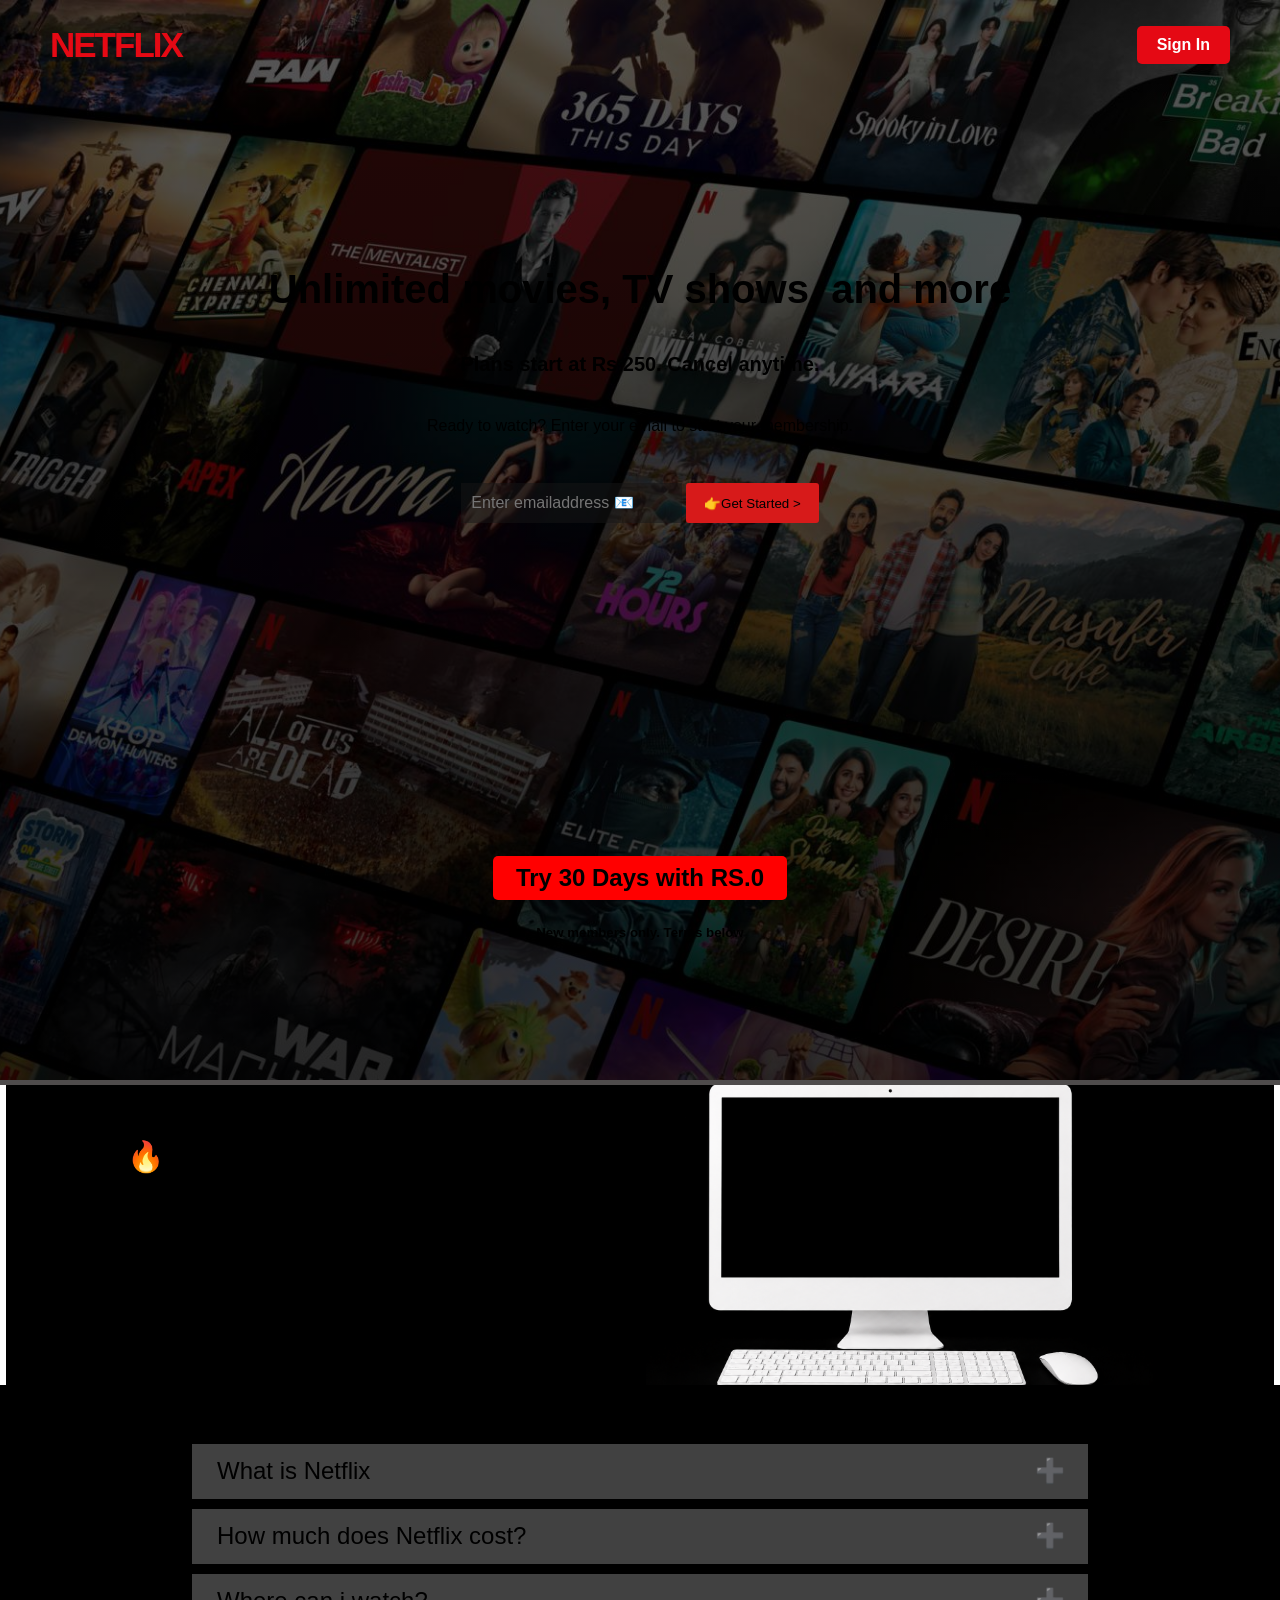
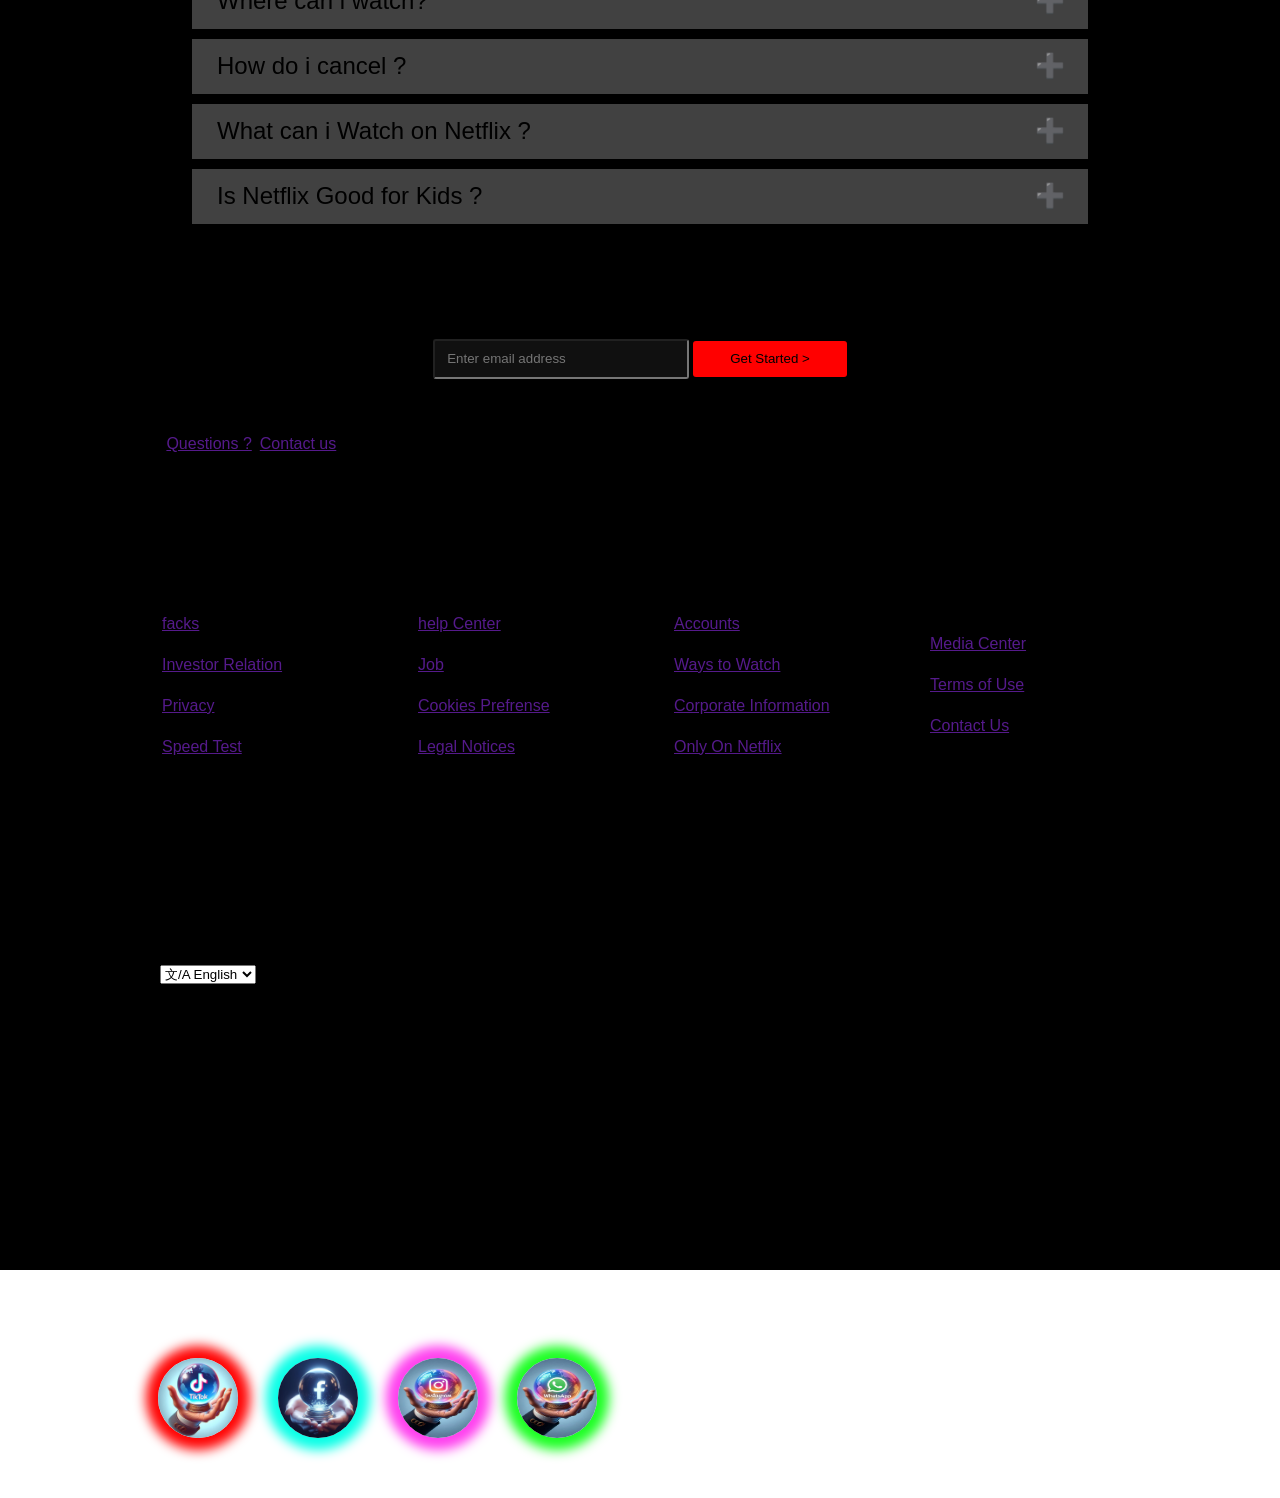
==== index.html @ 1369f259 "its my file from wiziri as a biggener thanks git hub" ====
<!DOCTYPE html>
<html lang="en">
<head>
    <meta charset="UTF-8">
    <meta name="viewport" content="width=device-width, initial-scale=1.0">
    <title>1st web</title>
    <link rel="stylesheet" href="style.css">
    <link rel="icon" href="data:image/svg+xml,
<svg xmlns='http://www.w3.org/2000/svg' viewBox='0 0 64 64'>
<rect width='64' height='64' rx='10' fill='%23e50914'/>
<text x='32' y='48' text-anchor='middle' font-size='48' font-family='Arial' font-weight='bold' fill='white'>N</text>
</svg>">
</head>
<body class="body">
<nav class="bking">
        <div class="nav">

            <span class="logo">NETFLIX</span>

            <button class="signin">Sign In</button>

        </div>
        <div class="navcontainer">
            <h1>Unlimited movies, TV shows, and more</h1>
            <span>Plans start at Rs 250. Cancel anytime.</span>
            <p>Ready to watch? Enter your email to start your membership.</p>
            
            <div class="gmail">
            <input class="placeholder" type="text" type="password" placeholder="Enter emailaddress 📧" src="">
            <button class="getstarted">👉Get Started &gt;</button></div>
            <div class="rs">
            <h2>Try 30 Days with RS.0</h2>
            <h5 style="list-style-type: none;" > New members only. Terms below</h5>
         </div>   
        </nav>
    <div class="line"></div>
    <div class="container">
        <div class="box b1">
            <span>🔥 NETFLIX Trending cartoon </span>
            <p> there is any type new cartoons here with funny journey stay happy with netflix and downloads your fvrt cartoons from here</p>
            </div>
        <div class="box b2"><img src="new ..png" alt="pc pic"> <video src="cartoonvideo.mp4" muted autoplay loop
            ></video></div>
    </div>
    <div class="Questions">
     <h1>Frequently Asked Questions</h1>   
    <div class="bx seb1"><p>What is Netflix </p><span>➕</span></div>
    <div class="bx seb2"><p>How much does Netflix cost?</p><span>➕</span></div>
    <div class="bx seb3"><p>Where can i watch?</p><span>➕</span></div>
    <div class="bx seb4"><p>How do i cancel ?</p><span>➕</span></div>
    <div class="bx seb4"><p>What can i Watch on Netflix ?</p><span>➕</span></div>
    <div class="bx seb5"><p>Is Netflix Good for Kids ?</p><span>➕</span></div>
    </div>
    <div class="lastnav">
        <span>Ready to watch? Enter your email to create or restart your membership</span>
        <div><input type="text" name="placeholder" placeholder="Enter email address" id="placeholder"> <button>Get Started ></button></div>
    </div>
    <div class="div"><a class="a" href="">Questions ?</a><a class="b" href="">Contact us</a></div>
    <div class="footer">
    <div class="footerboxes fobx1">
        <a href="">facks</a>
        <a href="">Investor Relation</a>
        <a href="">Privacy</a>
        <a href="">Speed Test</a>
    </div>
    <div class="footerboxes fobx2">
        <a href="">help Center</a>
        <a href="">Job</a>
        <a href="">Cookies Prefrense</a>
        <a href="">Legal Notices</a>
    </div>
    <div class="footerboxes fobx3">
        <a href="">Accounts</a>
        <a href="">Ways to Watch</a>
        <a href="">Corporate Information</a>
        <a href="">Only On Netflix</a>
    </div>
    <div class="footerboxes fobx4">
        <a href="">Media Center </a>
        <a href="">Terms of Use</a>
        <a href="">Contact Us</a>
    </div>
    </div>
    <div class="lastdiv">
        <div>
           <select name="selection" id="">
            <option value="English"><small>文/A</small> English </option>
            <option value="Urdu">Urdu</option>
            <option value="Pashto">Pashto</option>
           </select>
           <h3>Netflix Pakistan</h3>
           <p>This page is protected by Google reCAPTCHA to ensure you're not a Robot</p>
        </div>
    </div>
    <div class="persional">
        <h1>My Social Accounts</h1>
        <div class="social">
        <a class="aa a1" href="https://www.tiktok.com/search?q=waziriboy786&t=1786774770141" target="main"><img src="tiktok.jpg" alt="tiktok image"></a>
        <a class="aa a2" href="https://www.facebook.com/waziriboy786" target="main"><img src="facebook.jpg" alt="facebook"></a>
        <a class="aa a3" href="https://www.instagram.com/waziriboy786/" target="main"><img src="instagram.jpg" alt="instagram"></a>
        <a class="aa a4" href="="https://wa.me/923326393594" target="main"><img src="whattsapp.jpg" alt="whattsapp"></a>
        </div>
    </div>
</body>
</html>
---- style.css ----
@import url("https://fonts.googleapis.com/css2?family=Poppins:ital,wght@0,100;0,200;0,300;0,400;0,500;0,600;0,700;0,800;0,900;1,100;1,200;1,300;1,400;1,500;1,600;1,700;1,800;1,900&display=swap");

* {
  margin: 0;
  padding: 0;
  box-sizing: border-box;
}

body {
  font-family: Arial, sans-serif;
  height: auto;
}

/* Main background */
.bking {
  position: relative;
  min-height: 80vh;

  background-image:
    linear-gradient(to bottom, rgba(0, 0, 0, 0.55), rgba(0, 0, 0, 0.75)),
    url("bkimg.jpg");

  background-size: cover;
  background-position: center;
}

/* Navigation */
.nav {
  position: relative;
  z-index: 10;

  width: 100%;
  padding: 25px 50px;

  display: flex;
  justify-content: space-between;
  align-items: center;
}

/* Netflix text */
.logo {
  position: relative;
  z-index: 20;

  color: #e50914;
  font-size: 35px;
  font-weight: 900;
  letter-spacing: -2px;
}

/* Sign in button */
.signin {
  position: relative;
  z-index: 20;

  background: #e50914;
  color: white;

  border: none;
  border-radius: 5px;

  padding: 10px 20px;

  font-size: 16px;
  font-weight: bold;

  cursor: pointer;
}

/* Button hover */
.signin:hover {
  background: #b20710;
}
.navcontainer {
  height: 110vh;
  width: 69%;
  margin: auto;
  display: flex;
  align-items: center;
  flex-direction: column;
  justify-content: center;
  gap: 41px;
}
/* .navcontainer li::before{
    content: "Try 30 days for RS.0";
    color: white;
    background-color: red;
    height: 35px;
    width: 15%;
    z-index: 10;
    position: absolute;
    display: flex;
    flex-direction: column;
    top: 70%;
    right:43%
} */
.gmail {
  display: flex;
  height: 55px;
  width: 100%;
  margin: auto;
  align-items: center;
  justify-content: center;
  border: 2px solid none;
  gap: 4px;
  margin-top: 0%;
}
.placeholder {
  height: px;
  width: 25%;
  color: rgb(171, 168, 168);
  padding: 0 0 0 10px;
}
.getstarted {
  display: flex;
  align-items: center;
  justify-content: center;
  border: none;
  height: 40px;
  width: 15%;
  background-color: rgb(215, 26, 26);
  border-radius: 3px;
}
.getstarted:hover {
  /* background-color: red; */
  background: conic-gradient(green, red, blue, yellow);
  opacity: 0.5;
}
/* .navcontainer h5::before {
  background-color: rgb(235, 13, 13);
  border-radius: 5px;
  height: 35px;
  width: 100%;
  content: "Try 30 days for RS.0";
  display: block;
  gap: -30px;
  display: flex;
  align-items: center;
  justify-content: center;
  padding: 0 20px 0 20px;
  font-weight: 800;
  font-size: 14px;
  margin-top: -9vh;
  position: relative;
  margin-left: -9%;
  color: white;
  margin-bottom: 75%;
} */
.navcontainer input {
  height: 40px;
  width: 25%;
  color: rgb(231, 227, 227);
  padding: 0 0 0 10px;
  background-color: rgba(23, 23, 23, 0.5);
  border: none;
  font-size: 16px;
}
.navcontainer h1 {
  font-size: 40px;
  font-weight: bolder;
  margin-top: 20%;
}
.navcontainer span {
  font-size: 20px;
  font-weight: bold;
}
.navcontainer li {
  font-size: 15px;
  font-weight: 400;
  /* margin-top: 10%; */
}
.line {
  height: 5px;
  width: 100%;
  background-color: rgb(79, 76, 76);
}
.rs {
  display: flex;
  flex-direction: column;
  align-items: center;
  justify-content: center;
  height: 100px;
  margin-bottom: 15%;
  position: relative;
  gap: 25px;
}
.rs h2 {
  background-color: red;
  padding: 8px 23px;
  border-radius: 5px;
  cursor: pointer;
}
.re h5 {
  font-size: 12px;
  font-weight: 400;
  font-family: Georgia, "Times New Roman", Times, serif;
  cursor: pointer;
}

.container {
  height: 300px;
  width: 99%;
  margin: auto;
  display: flex;
  align-items: center;
  justify-content: center;
  gap: 12px;
  background-color: black;
}
.box {
  /* border: 2px solid; */
  height: 100%;
  width: 40%;
  align-items: center;
  justify-content: center;
  display: flex;
  flex-direction: column;
  /* background-color:; */
}
.b1 {
  gap: 30px;
  background-color: black;
}
.container span {
  width: 100%;
  font-size: 30px;
  margin-top: -35px;
  position: relative;
  font-weight: 800;
  font-family: "Baloo 2", sans-serif;
  animation: updown 8s linear infinite alternate;
}
.container p {
  font-size: 20px;
  width: 70%;
  animation: updown 8s linear infinite alternate;
}
@keyframes updown {
  /* from {transform: translateX(10px);} */
  to {
    transform: translateY(5px);
  }
}
/* .b2{
  background-image: url(new\ computer.jpg);
  background-color: transparent;
  opacity: 0.5;
  background-repeat: repeat-x no-repeat;
  object-fit: cover;
  position: relative;
 
}
.box img{
object-fit: cover;
height: 100%;
width: 100%;
opacity: 0.7;
} */
.b2 {
  justify-content: center;
  align-items: center;
  display: flex;
  flex-direction: column;
  /* background-color: black; */
  /* z-index: 10px; */
  background-color: black;
}
.b2 img {
  height: 100%;
  width: 100%;
  object-fit: cover;
  /* background-color: black; */
}
.b2 video {
  /* position: absolute;
  height: 77%;
  width: 330px;
  top: 107.2%;
  right: 205px;
  border-radius: 3px; */
  display: block;
  width: 100%;
  height: 100%;
  object-fit: cover;
  position: absolute;
  height: 185px;
  width: 330px;
  transform: translateY(-40px);
  margin-left: -20px;

}
.Questions {
  background-color: black;
  height: 450px;
  width: 100%;
  margin: auto;
  display: flex;
  align-items: center;
  justify-content: center;
  flex-direction: column;
  gap: 10px;
}
.Questions h1 {
  display: flex;
  position: relative;
  align-self: flex-start;
  left: 15%;
}
.bx {
  background-color: rgb(65, 65, 65);
  height: 55px;
  width: 70%;
  font-size: 24px;
  padding: 23px 23px 23px 25px;
  display: flex;
  align-items: center;
  justify-content: space-between;
  font-family: "Segoe UI", Tahoma, Geneva, Verdana, sans-serif;
  cursor: pointer;
  transition: all 0.5s ease-out;
}
.bx:hover {
  background-color: rgb(90, 87, 87);
}
.lastnav {
  background-color: black;
  height: 200px;
  width: 100%;
  display: flex;
  align-items: center;
  justify-content: center;
  flex-direction: column;
  font-family: "Helvetica Neue", "Segoe UI", Roboto, Ubuntu, sans-serif;
  gap: 23px;
}
.lastnav span {
  font-family: "Helvetica Neue", "Segoe UI", Roboto, Ubuntu, sans-serif;
  font-weight: 400;
  font-size: 16px;
  line-height: 24px;
}
.lastnav div {
  width: 100%;
  height: auto;
  align-items: center;
  display: flex;
  justify-content: center;
  gap: 4px;
}
.lastnav div input {
  height: 20px;
  width: 20%;
  padding: 18px 12px 18px 12px;
  font-weight: 400;
  border-radius: 3px;
  background-color: rgba(23, 23, 23, 0.7);
  color: rgb(192, 196, 200);
}
.lastnav div input:hover {
  background-color: rgb(72, 72, 72);
}
.lastnav div button {
  height: 22px;
  width: 12%;
  padding: 18px 12px 18px 12px;
  display: flex;
  align-items: center;
  justify-content: center;
  background-color: red;
  font-weight: 500;
  border: none;
  border-radius: 3px;
}

.footer {
  background-color: black;
  height: 50vh;
  width: 100%;
  display: flex;
  align-items: center;
  justify-content: center;
}
.a {
  font-weight: 400;
  font-size: 16px;
  display: inline-block;
  justify-content:;
  flex-direction: row;
  position: relative;
  padding: 0 -12px 0 -12px;
  margin-left: 13%;
  background-color: black;
}
.div {
  height: 25px;
  width: 100%;
  background-color: black;
}
.b {
  margin-left: 0%;
  position: absolute;
  background-color: black;
  padding: 0 0 0 8px;
}
.footerboxes {
  height: 100%;
  width: 20%;
  /* border: 2px solid rgb(126, 125, 125); */
  background-color: #000;
  display: flex;
  align-items: flex-start;
  justify-content: center;
  gap: 23px;
  flex-direction: column;
  padding: 0 0 0 34px;
}
.lastdiv {
  background-color: black;
  height: 40vh;
  width: 100%;
  border: 2px solid none;
}
.lastdiv div {
  height: 60%;
  width: 75%;
  margin: auto;
  display: flex;
  align-items: flex-start;
  justify-content: center;
  flex-direction: column;
  gap: 28px;
}
.lastdiv div h3 {
  font-weight: 400;
  font-size: 14px;
}
.lastdiv div p {
  font-size: 13px;
  font-weight: 400;
}
.persional {
  height: 100px;
  width: 80%;
  padding: 0 0 0 30px;
  margin: auto;
}
.persional h1 {
  color: white;
  font-size: 24px;
  font-weight: 900;
}
.social {
  height: 200px;
  gap: 5%;
  width: 80%;
  display: flex;
  align-items: center;
  justify-content: flex-start;
  flex-direction: row;
  /* margin: auto; */
  /* background-color: red; */
}
.social a {
  /* border-radius: 50%; */
}
.social img {
  height: 80px;
  width: 80px;
  position: relative;
  border-radius: 50%;
}
.aa {
  display: flex;
  align-items: flex-start;
  justify-content: center;
  animation: updownn 5s linear infinite alternate;
}
/* .body{
  background-color: black;
} */
.a1{
box-shadow:  0 0 12px 12px rgb(255, 5, 5);
border-radius: 50%;
}
.a2{
box-shadow:  0 0 12px 12px rgb(10, 255, 231);
border-radius: 50%;
}
.a3{
box-shadow:  0 0 12px 12px rgb(255, 64, 239);
border-radius: 50%;
}
.a4{
box-shadow:  0 0 12px 12px rgb(29, 255, 36);
border-radius: 50%;
}
@keyframes updownn {
  from {
    transform: translateY(15px);
  }
}
@media (max-width: 724px) {
  body {
    background-color: black;
  }
  .navcontainer h1 {
    color: white;
    font-size: 16px;
    font-family: "Times New Roman", Times, serif;
  }
  .navcontainer span {
    color: white;
    font-size: 12px;
    font-weight: 200;
    font-family: "Franklin Gothic Medium", "Arial Narrow", Arial, sans-serif;
  }
  .navcontainer p {
    color: white;
    font-size: 10px;
    font-weight: 150px;
    font-family:
      "Gill Sans", "Gill Sans MT", Calibri, "Trebuchet MS", sans-serif;
  }
  .bking {
    width: 100%;
  }
  .gmail {
    flex-direction: column;
    height: 100px;
    gap: 9px;
  }
  .gmail input {
    width: 220px;
    height: 50px;
    color: white;
    filter: invert(0.3);
    padding: 0 0 0 12px;
    border-radius: 4px;
  }
  .gmail button {
    width: 150px;
    border-radius: 2px;
  }
  .rs {
    position: absolute;
    height: 100px;
    width: 100%;
  }
  .rs h2 {
    height: 40px;
    width: 50%;
    font-size: 14px;
    display: flex;
    align-items: center;
    justify-content: center;
  }
  .rs h5 {
    color: white;
  }
  .bking {
    height: 50vh;
  }
  .container {
    display: flex;
    align-items: center;
    /* justify-content: center; */
    flex-direction: column;
    height: 90vh;
    width: 400px;
  }
  .b1 {
    border: 2px soid white;
    height: 350px;
    width: 400px;
    position: relative;
    margin: auto;
    align-items: flex-start;
    display: flex;
    justify-content: center;
    flex-direction: column;
    top: 40px;
    padding: 0 0 0 30px;
    gap: 37px;
  }
  .b1 span {
    color: white;
    font-size: px;
    font-weight: 900;
    height: 50px;
    width: 95%;
    animation: b1 10s linear infinite alternate;
  }
  .b1 p {
    color: white;
    font-size: 18px;
    height: 100px;
    width: 95%;
    animation: b1 10s linear infinite alternate;
  }
  .b2 {
    border: 2px soid white;
    height: 350px;
    width: 400px;
    position: relative;
  }
  .b2 img {
    object-fit: cover;
    position: relative;
    height: 100%;
    width: 100%;
  }
  .b2 video {
    top: -13%;
    right: 0;
    height: 100%;
    width: 89%;
    left: 3%;
    border-radius: 3px;
  }
  .Questions {
    height: 70vh;
    width: 400px;
    align-items: center;
    display: flex;
    justify-content: center;
    flex-direction: column;
  }
  .Questions h1 {
    color: white;
    font-size: 18px;
    font-weight: 800;
    position: relative;
    margin-left: -10%;
  }
  .bx {
    width: 300px;
    font-size: 16px;
    color: white;
  }
  .lastnav {
    height: 150px;
    width: 100%;
    padding: 0 20px 0 40px;
  }
  .lastnav span {
    color: white;
  }
  .lastnav div {
    display: flex;
    align-items: center;
    justify-content: center;
    flex-direction: column;
    height: 100px;
    width: 100%;
    gap: 12px;
  }
  .lastnav div input {
    width: 70%;
  }
  .lastnav div button {
    width: 50%;
  }
  .div {
    height: 50px;
    width: 100%;
    position: relative;
    margin-top: 10%;
    left: -8%;
  }
  .div a {
    color: white;
    font-size: 16px;
    font-weight: 600;
  }
  .footer {
    height: auto;
    width: 100%;
    gap: 25px;
  }
  .footerboxes {
    height: 100%;
    /* width: 30%; */
    width: auto;
    color: white;
    align-items: flex-start;
    display: flex;
    justify-content: center;
    flex-direction: column;
    font-size: 12px;
    padding: 0 12px 0 20px;
  }
  .footerboxes a {
    color: white;
    text-decoration:;
    font-size: 12px;
  }
  .lastdiv select {
    color: black;
    font-weight: 400;
  }
  .lastdiv h3 {
    color: white;
    font-size: 24px;
    font-weight: 900;
  }
  .lastdiv p {
    color: white;
    font-size: 16px;
    font-weight: 600;
  }
  .lastdiv div {
    height: 250px;
    width: 100%;
    position: relative;
    margin-top: 10%;
    display: flex;
    align-items: flex-start;
    justify-content: flex-start;
    flex-direction: column;
    padding: 0 10px 0 20px;
  }
.persional h1{
  color: white;
  font-size: 23px;
  height: 50px;
  width: 100%;
  font-weight: 900;
  position: absolute;
}
/* .persional{
  height: 70px;
  width: 80%;
  margin: auto; */
/* } */
/* .social{
  height: 100px;
  width: 80%;
  position: absolute;
  bottom: 0;
} */
 .persional{
  margin-bottom: 150px;
  background-color: transparent;
  position: absolute;
  transform: translateY(-150px);
 }
 .social img{
  height: 60px;
  width: 60px;
 }
 .social{
  gap: 34px;
  margin-bottom: 5%;
 }
 .aa{
  margin-bottom: 5%;
 }


}
@keyframes b1 {
  from {
    transform: translateY(8px);
  }
  to {
    transform: scale(1.1);
  }
}
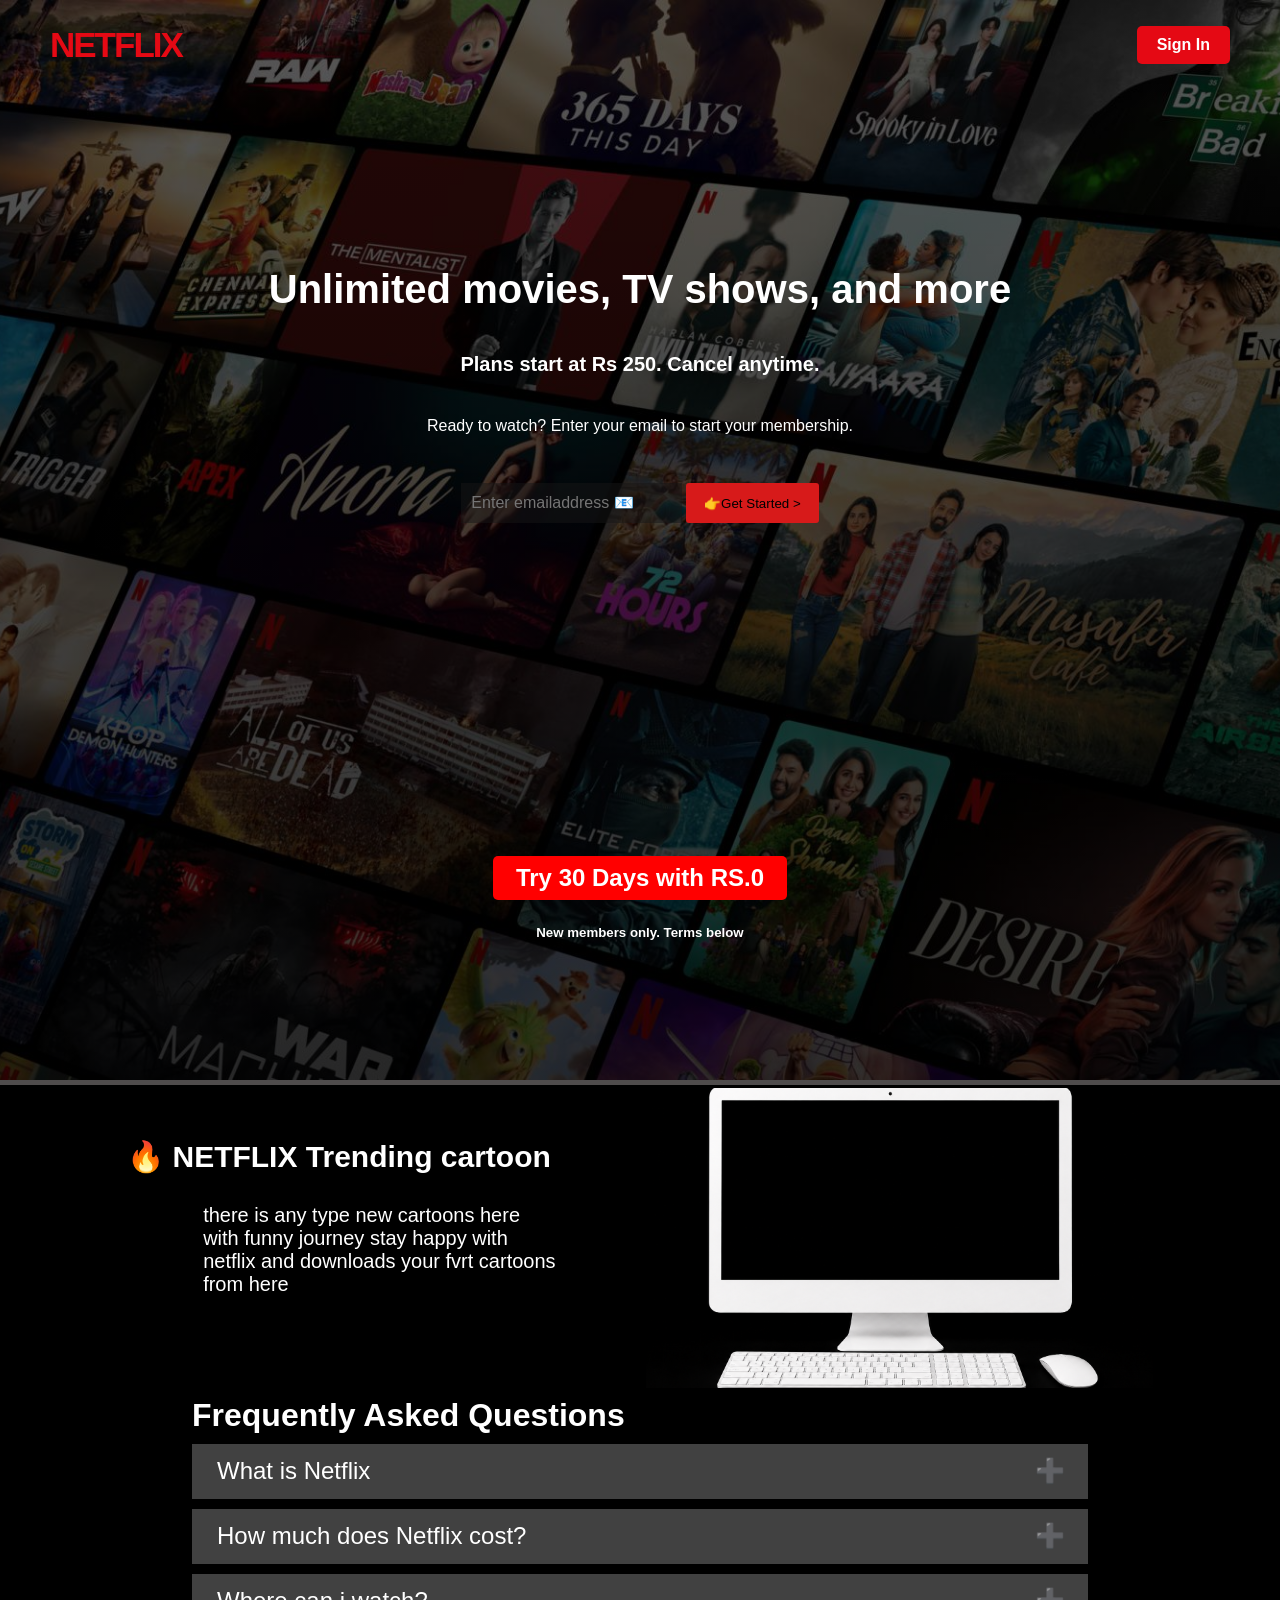
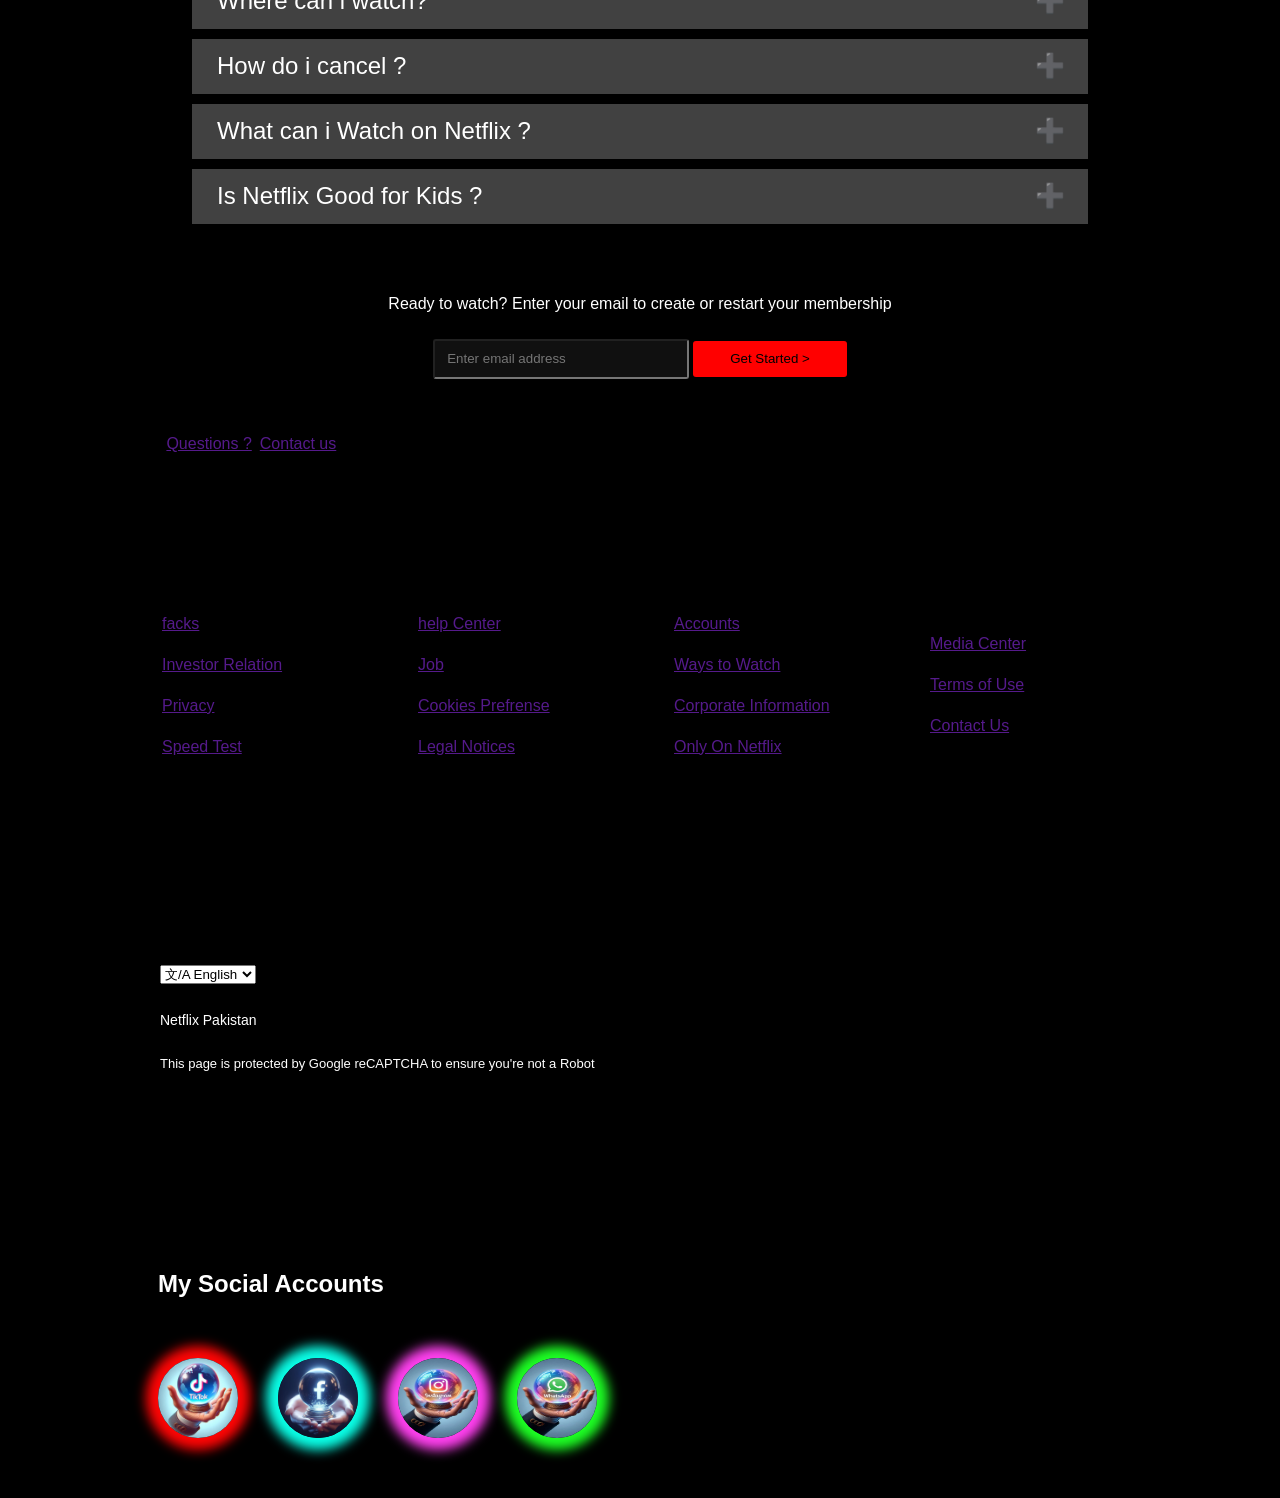
==== commit 0de67f82: "Update index.html" ====
--- a/index.html
+++ b/index.html
@@ -88,8 +88,8 @@
             <option value="Urdu">Urdu</option>
             <option value="Pashto">Pashto</option>
            </select>
-           <h3>Netflix Pakistan</h3>
-           <p>This page is protected by Google reCAPTCHA to ensure you're not a Robot</p>
+           <h3 style="color:white;">Netflix Pakistan</h3>
+           <p style="color:white;">This page is protected by Google reCAPTCHA to ensure you're not a Robot</p>
         </div>
     </div>
     <div class="persional">
@@ -102,4 +102,4 @@
         </div>
     </div>
 </body>
-</html>+</html>
--- a/style.css
+++ b/style.css
@@ -6,11 +6,12 @@
   box-sizing: border-box;
 }
 
-body {
+.body {
   font-family: Arial, sans-serif;
   height: auto;
-}
-
+  background-color:black;
+  color:white;
+}
 /* Main background */
 .bking {
   position: relative;
@@ -163,6 +164,7 @@
 .navcontainer span {
   font-size: 20px;
   font-weight: bold;
+  color:white;
 }
 .navcontainer li {
   font-size: 15px;
@@ -226,12 +228,14 @@
   font-size: 30px;
   margin-top: -35px;
   position: relative;
+  color:white;
   font-weight: 800;
   font-family: "Baloo 2", sans-serif;
   animation: updown 8s linear infinite alternate;
 }
 .container p {
   font-size: 20px;
+  color:white;
   width: 70%;
   animation: updown 8s linear infinite alternate;
 }
@@ -270,6 +274,7 @@
   width: 100%;
   object-fit: cover;
   /* background-color: black; */
+  margin-top:5px;
 }
 .b2 video {
   /* position: absolute;
@@ -283,11 +288,11 @@
   height: 100%;
   object-fit: cover;
   position: absolute;
-  height: 185px;
-  width: 330px;
-  transform: translateY(-40px);
-  margin-left: -20px;
-
+  height: 202px;
+  width: 360px;
+  transform: translateY(-46px);
+  margin-left: -23px;
+  margin-top:6px;
 }
 .Questions {
   background-color: black;
@@ -332,6 +337,7 @@
   flex-direction: column;
   font-family: "Helvetica Neue", "Segoe UI", Roboto, Ubuntu, sans-serif;
   gap: 23px;
+  color:white;
 }
 .lastnav span {
   font-family: "Helvetica Neue", "Segoe UI", Roboto, Ubuntu, sans-serif;
@@ -346,6 +352,7 @@
   display: flex;
   justify-content: center;
   gap: 4px;
+  color:white;
 }
 .lastnav div input {
   height: 20px;
@@ -419,6 +426,7 @@
   height: 40vh;
   width: 100%;
   border: 2px solid none;
+  color:white;
 }
 .lastdiv div {
   height: 60%;
@@ -429,14 +437,27 @@
   justify-content: center;
   flex-direction: column;
   gap: 28px;
+  color:white;
 }
 .lastdiv div h3 {
   font-weight: 400;
   font-size: 14px;
+  color: white;
+  z-index:10;
 }
 .lastdiv div p {
   font-size: 13px;
   font-weight: 400;
+  color: white;
+  z-index:10;
+}
+h3{
+  color:white;
+  z-index:1;
+}
+p{
+  color:white;
+  z-index:1;
 }
 .persional {
   height: 100px;
@@ -498,6 +519,7 @@
   from {
     transform: translateY(15px);
   }
+  
 }
 @media (max-width: 724px) {
   body {
@@ -610,12 +632,19 @@
     width: 100%;
   }
   .b2 video {
-    top: -13%;
+    /* top: -13%;
     right: 0;
     height: 100%;
     width: 89%;
     left: 3%;
+    border-radius: 3px; */
+      top: 22%;
+    right: 0;
+    height: 55%;
+    width: 89%;
+    left: 8%;
     border-radius: 3px;
+    position: absolute;
   }
   .Questions {
     height: 70vh;
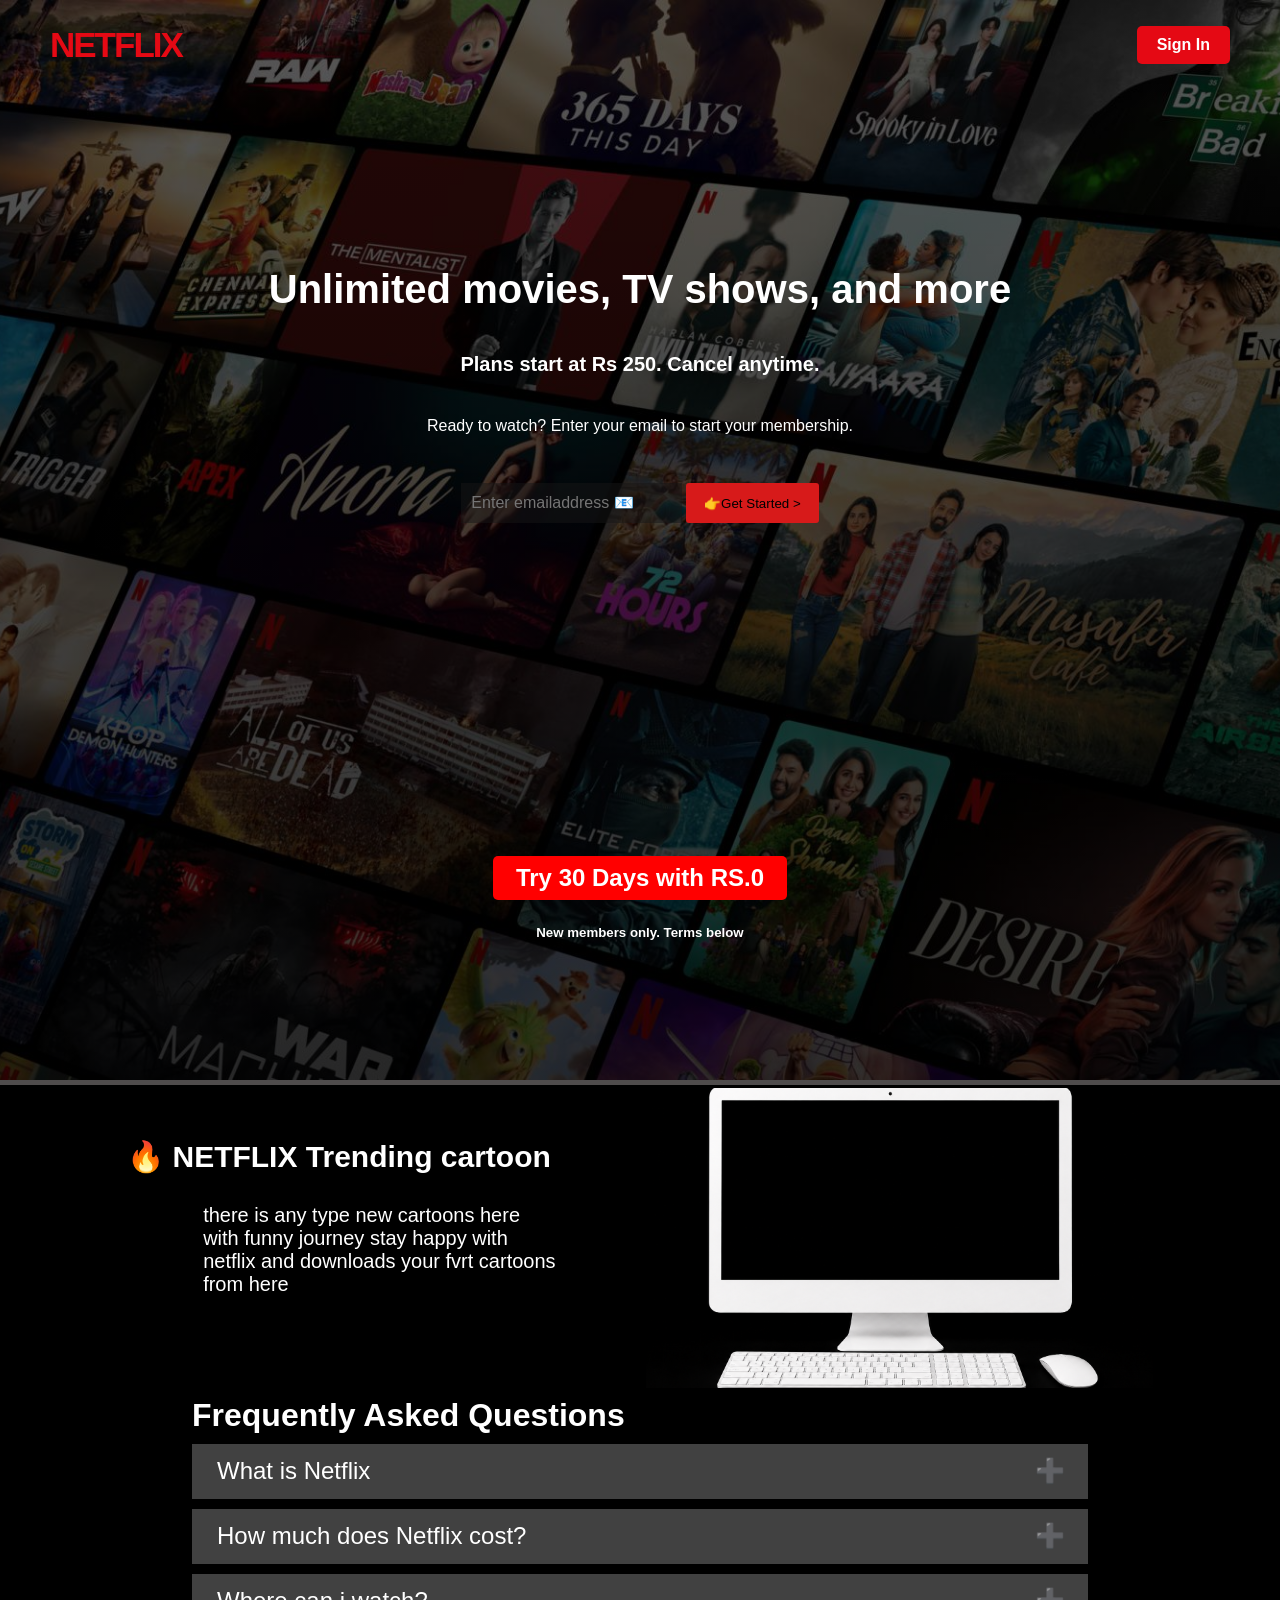
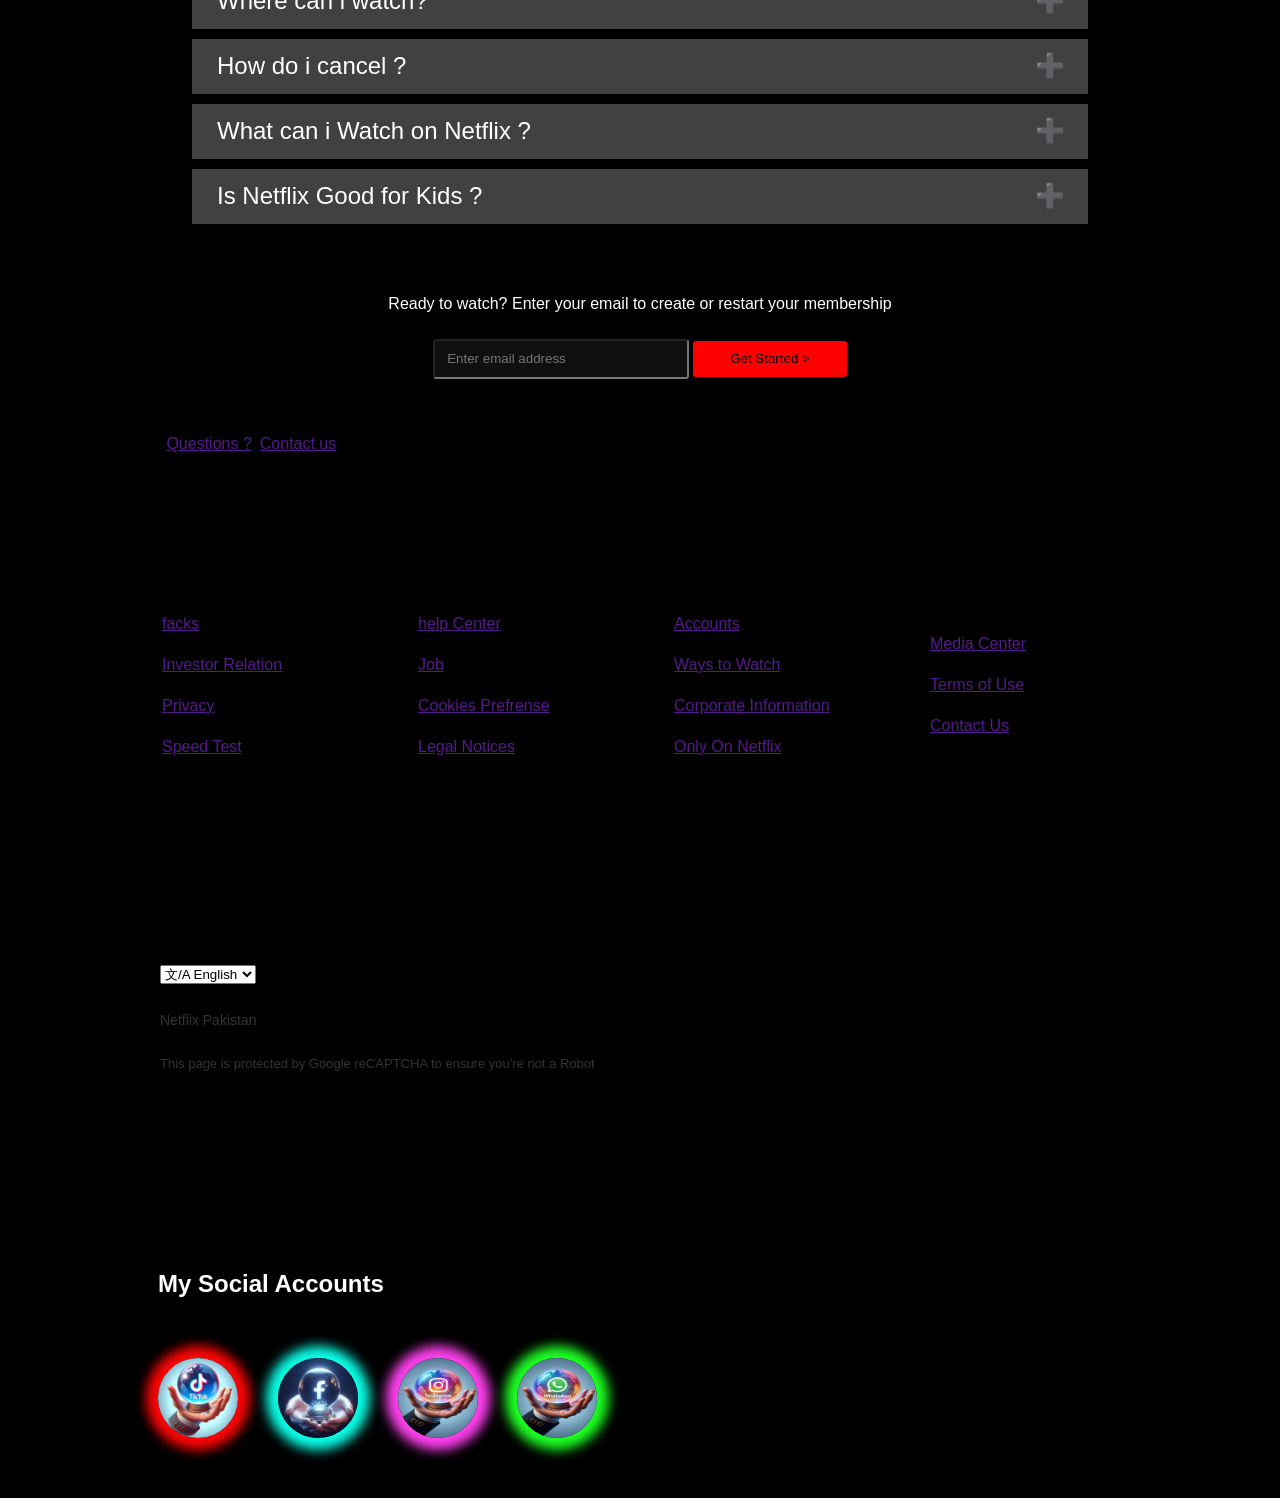
==== commit 3110fe87: "Update index.html" ====
--- a/index.html
+++ b/index.html
@@ -88,8 +88,8 @@
             <option value="Urdu">Urdu</option>
             <option value="Pashto">Pashto</option>
            </select>
-           <h3 style="color:white;">Netflix Pakistan</h3>
-           <p style="color:white;">This page is protected by Google reCAPTCHA to ensure you're not a Robot</p>
+           <h3 class="h3" >Netflix Pakistan</h3>
+           <p class="p" >This page is protected by Google reCAPTCHA to ensure you're not a Robot</p>
         </div>
     </div>
     <div class="persional">
--- a/style.css
+++ b/style.css
@@ -444,12 +444,14 @@
   font-size: 14px;
   color: white;
   z-index:10;
+  filter:invert(0.8);
 }
 .lastdiv div p {
   font-size: 13px;
   font-weight: 400;
   color: white;
   z-index:10;
+  filter:invert(0.8);
 }
 h3{
   color:white;
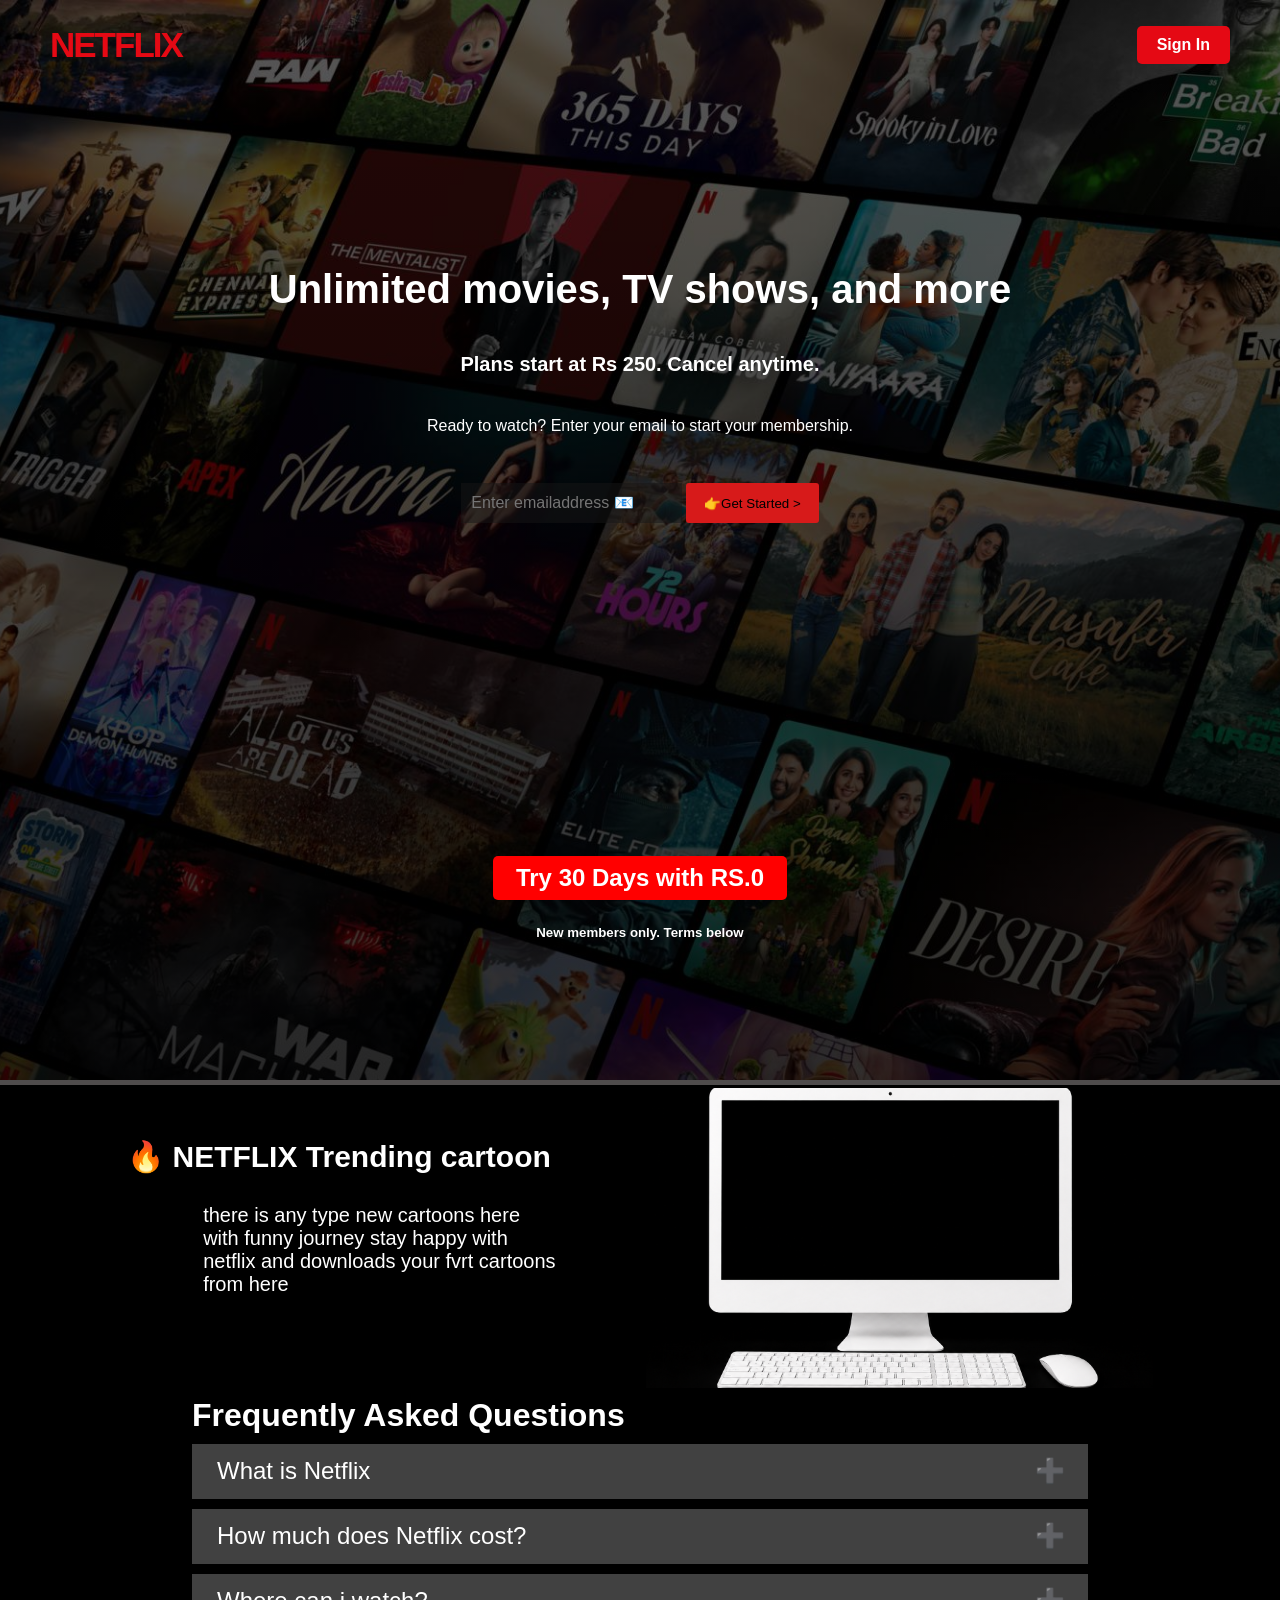
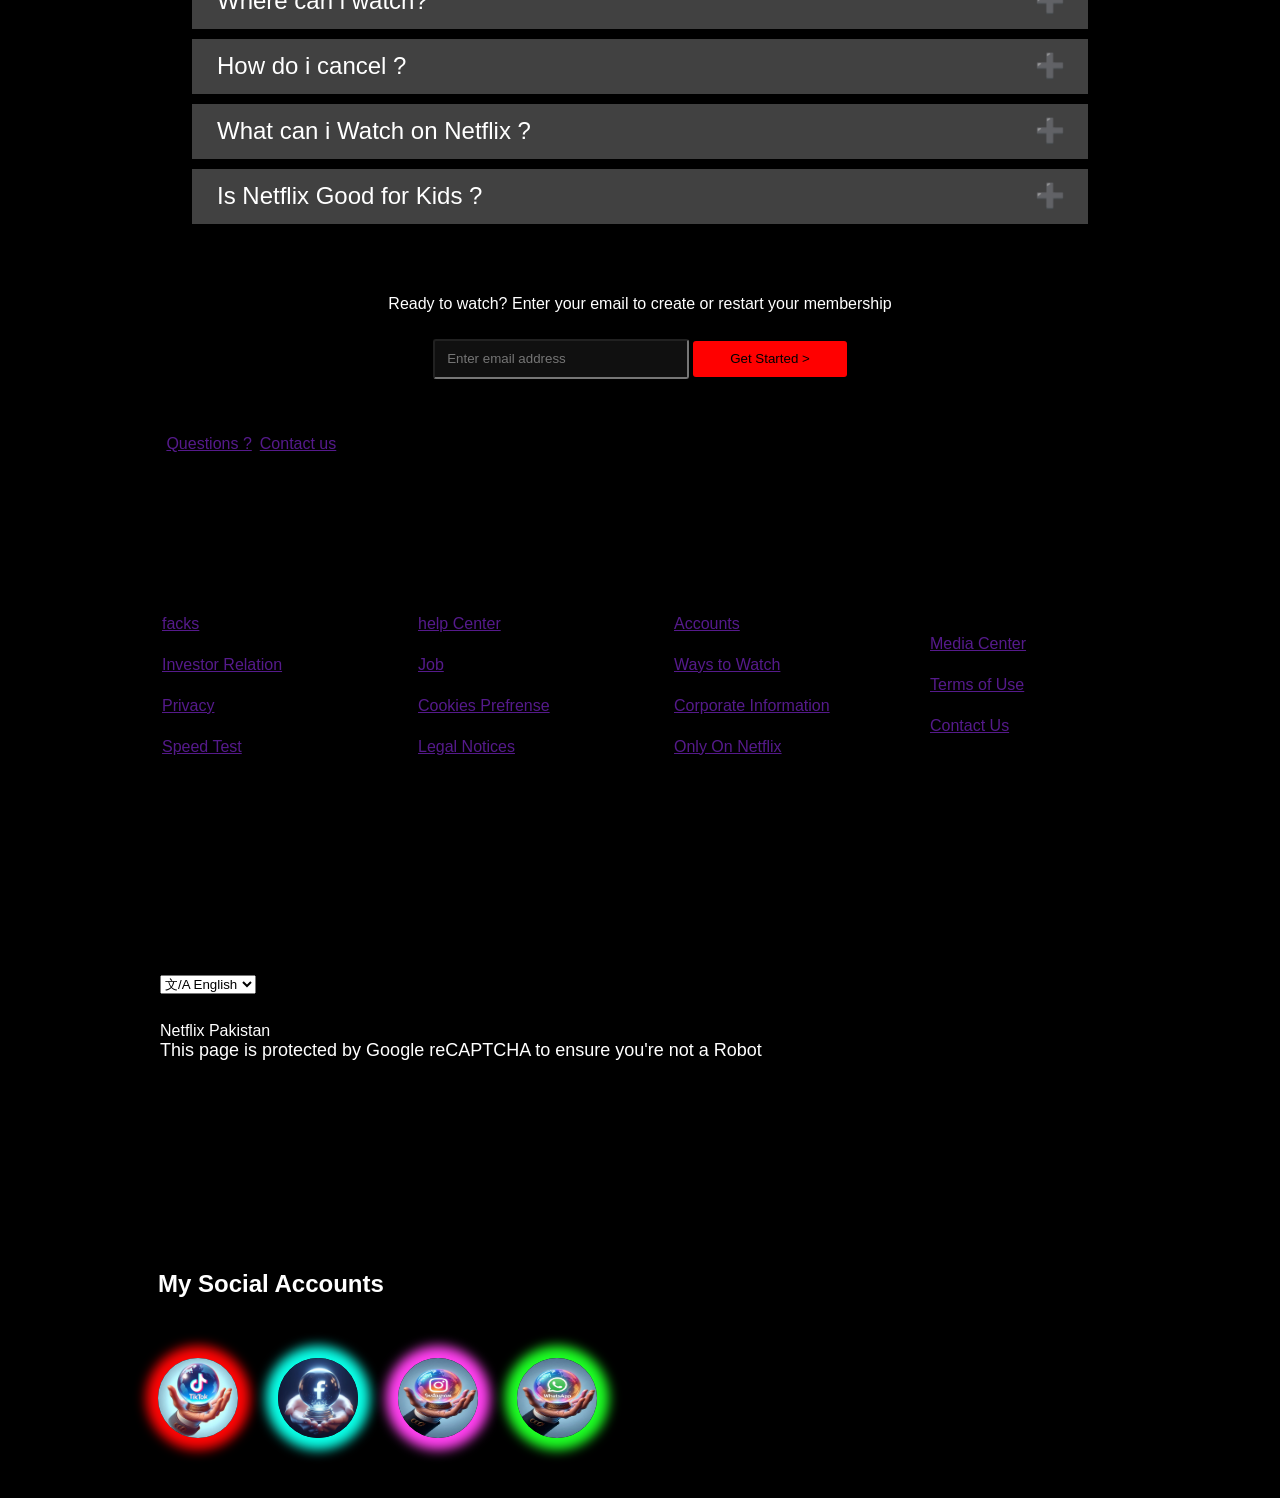
==== commit 50626623: "Update index.html" ====
--- a/index.html
+++ b/index.html
@@ -88,8 +88,8 @@
             <option value="Urdu">Urdu</option>
             <option value="Pashto">Pashto</option>
            </select>
-           <h3 class="h3" >Netflix Pakistan</h3>
-           <p class="p" >This page is protected by Google reCAPTCHA to ensure you're not a Robot</p>
+           <h3" >Netflix Pakistan</h3>
+           <p>This page is protected by Google reCAPTCHA to ensure you're not a Robot</p>
         </div>
     </div>
     <div class="persional">
--- a/style.css
+++ b/style.css
@@ -36,6 +36,12 @@
   display: flex;
   justify-content: space-between;
   align-items: center;
+}
+.p{
+  color:white;
+}
+.h3{
+  color:white;
 }
 
 /* Netflix text */
@@ -437,29 +443,17 @@
   justify-content: center;
   flex-direction: column;
   gap: 28px;
-  color:white;
+      color: rgb(255, 255, 255);
 }
 .lastdiv div h3 {
   font-weight: 400;
-  font-size: 14px;
-  color: white;
-  z-index:10;
-  filter:invert(0.8);
+  font-size: 24px;
+      color: rgb(255, 255, 255);
 }
 .lastdiv div p {
-  font-size: 13px;
+  font-size: 18px;
   font-weight: 400;
-  color: white;
-  z-index:10;
-  filter:invert(0.8);
-}
-h3{
-  color:white;
-  z-index:1;
-}
-p{
-  color:white;
-  z-index:1;
+      color: rgb(255, 255, 255);
 }
 .persional {
   height: 100px;
